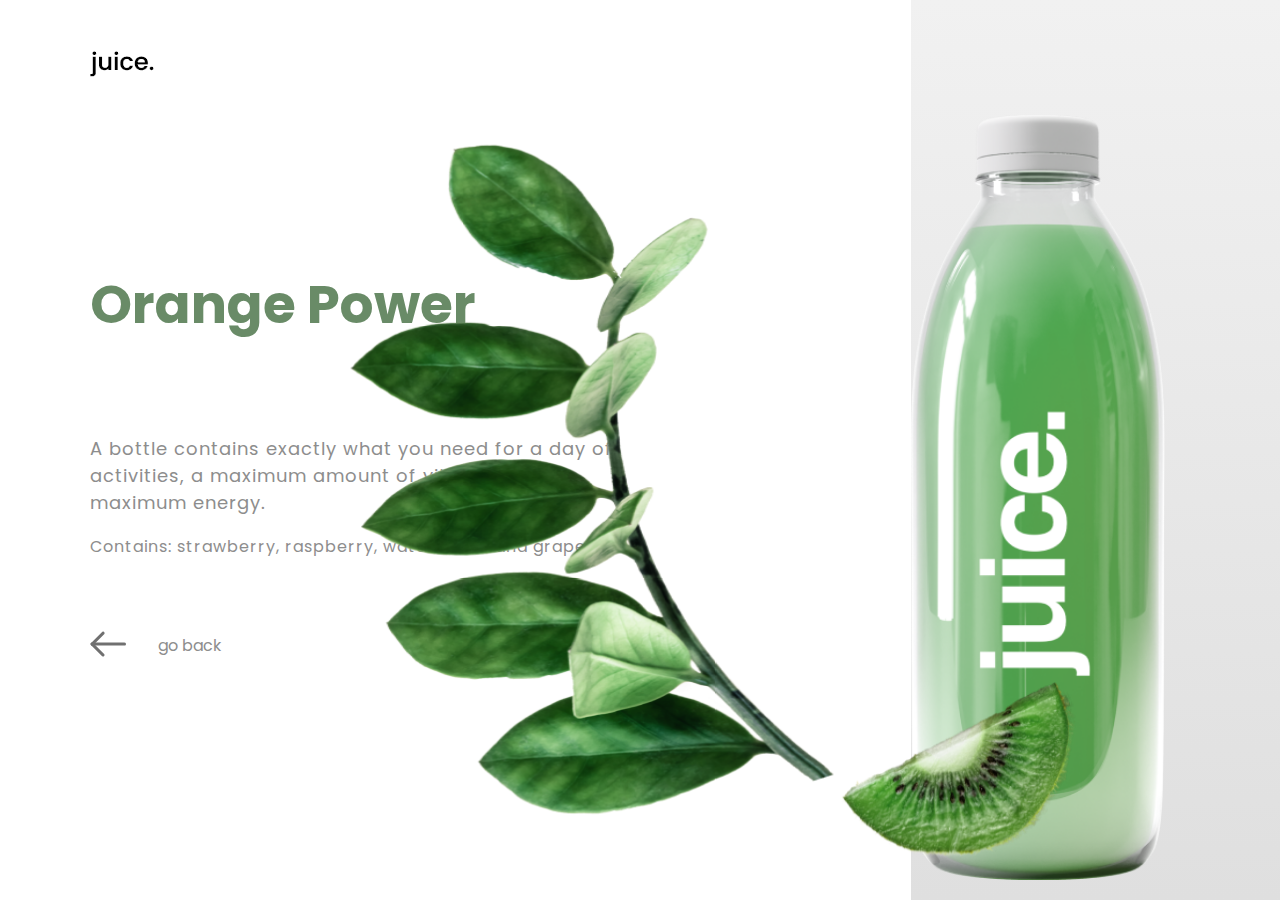
==== green.html @ 8027868f "first commit" ====
<!DOCTYPE html>
<html lang="en">

<head>
    <meta charset="UTF-8">
    <meta name="viewport" content="width=device-width, initial-scale=1.0">
    <meta http-equiv="X-UA-Compatible" content="ie=edge">
    <title>Juice - gte healthy</title>
    <link href="https://fonts.googleapis.com/css?family=Poppins&display=swap" rel="stylesheet">
    <link rel="stylesheet" href="./css/style.css">
</head>

<body>
    <div class="fruit-container">
        <div class="left">
            <img class="logo" src="./img/juice.png" alt="">

            <h1>Orange Power</h1>

            <p class="market">A bottle contains exactly what you need for a day of activities, a maximum amount of
                vitamin C for
                maximum
                energy.</p>
            <p class="ingredients">Contains: strawberry, raspberry, watermelon and grapefruit.</p>

            <a href="./index.html">
                <img class="arrow" src="./img/arrow.png" alt=""> go back
            </a>
        </div>
        <div class="right">
            <img src="./img/juice-leaf.png" alt="" class="juice-leaf">
            <img src="./img/kiwi-juice.png" alt="" class="juice-bottle">
            <img src="./img/kiwi.png" alt="" class="fruit">
        </div>
    </div>
</body>

</html>
---- css/style.css ----
@import url("https://fonts.googleapis.com/css?family=Poppins&display=swap");
* {
  padding: 0;
  margin: 0;
  -webkit-box-sizing: border-box;
          box-sizing: border-box;
  font-family: 'Poppins', sans-serif;
}

.container {
  padding: 3rem;
}

.container .logo {
  margin-bottom: 1vmin;
}

.container .inner {
  background: #8CBB7F;
  height: 80vh;
  color: #FFFFFF;
  text-align: center;
}

.container .inner h1 {
  font-size: 200px;
  font-weight: bold;
}

.container .inner p {
  font-size: 30px;
  font-weight: bold;
  letter-spacing: 2px;
  padding-bottom: 5vmin;
}

.container .inner a {
  margin: 80px 30px;
  padding: 15px;
  border-style: solid;
  border-width: 2px;
  border-color: #FFFFFF;
  text-decoration: none;
  color: #FFFFFF;
  cursor: pointer;
}

.container .leafs {
  height: 100vh;
  position: fixed;
  right: 0%;
  top: 0%;
  z-index: 1;
}

.fruit-container {
  height: 100vh;
  display: -webkit-box;
  display: -ms-flexbox;
  display: flex;
}

.fruit-container .left .logo {
  padding-top: 5vmin;
  padding-left: 10vmin;
}

.fruit-container .left h1 {
  color: #698B67;
  padding-left: 10vmin;
  padding-top: 20vmin;
  padding-bottom: 10vmin;
  font-weight: bold;
  font-size: 40pt;
}

.fruit-container .left .market {
  padding-left: 10vmin;
  color: #8D8D8D;
  font-size: large;
  letter-spacing: 1px;
  width: 70%;
  -webkit-box-pack: center;
      -ms-flex-pack: center;
          justify-content: center;
}

.fruit-container .left .ingredients {
  padding-left: 10vmin;
  padding-top: 2vmin;
  padding-bottom: 8vmin;
  color: #8D8D8D;
  letter-spacing: 1px;
  width: 70%;
  -webkit-box-pack: center;
      -ms-flex-pack: center;
          justify-content: center;
}

.fruit-container .left a {
  padding-left: 10vmin;
  text-decoration: none;
  color: #8D8D8D;
}

.fruit-container .left a .arrow {
  padding-right: 3vmin;
  margin-bottom: -7px;
}

.fruit-container .right {
  background-image: -webkit-gradient(linear, left top, left bottom, from(#F1F1F1), to(#DFDFDF));
  background-image: linear-gradient(#F1F1F1, #DFDFDF);
  width: 40%;
}

.fruit-container .right .juice-leaf {
  width: 80vmin;
  height: 90vmin;
  z-index: 1;
  right: 39vmin;
  position: fixed;
  bottom: 2vmin;
}

.fruit-container .right .juice-bottle {
  position: fixed;
  bottom: 20px;
  height: 85%;
  z-index: 2;
}

.fruit-container .right .fruit {
  position: fixed;
  z-index: 3;
  bottom: 0;
  right: 20vmin;
  width: 30vmin;
}
/*# sourceMappingURL=style.css.map */
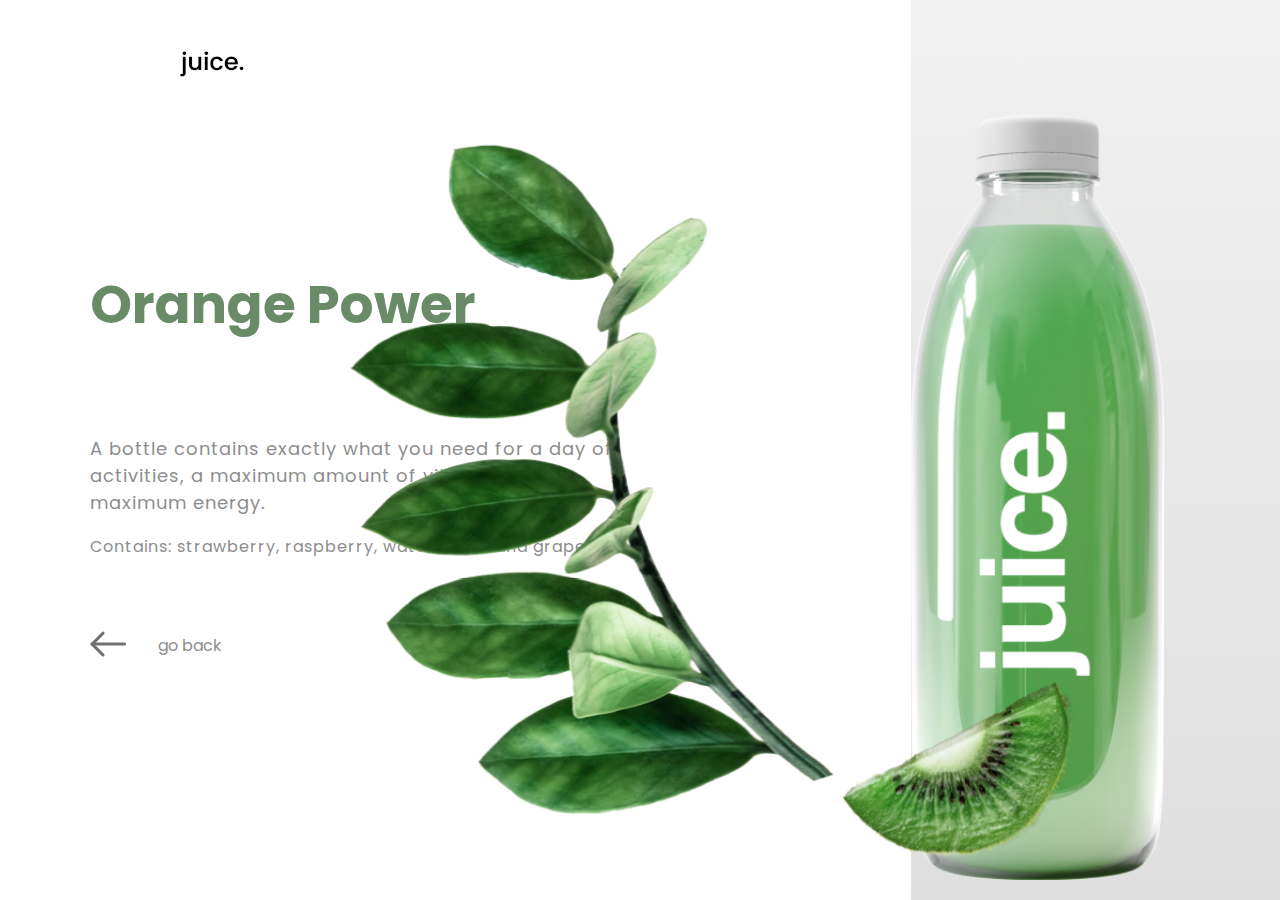
==== commit 2b98e915: "added home page link" ====
--- a/green.html
+++ b/green.html
@@ -13,7 +13,7 @@
 <body>
     <div class="fruit-container">
         <div class="left">
-            <img class="logo" src="./img/juice.png" alt="">
+            <a href="./index.html"><img class="logo" src="./img/juice.png" alt=""></a>
 
             <h1>Orange Power</h1>
 
